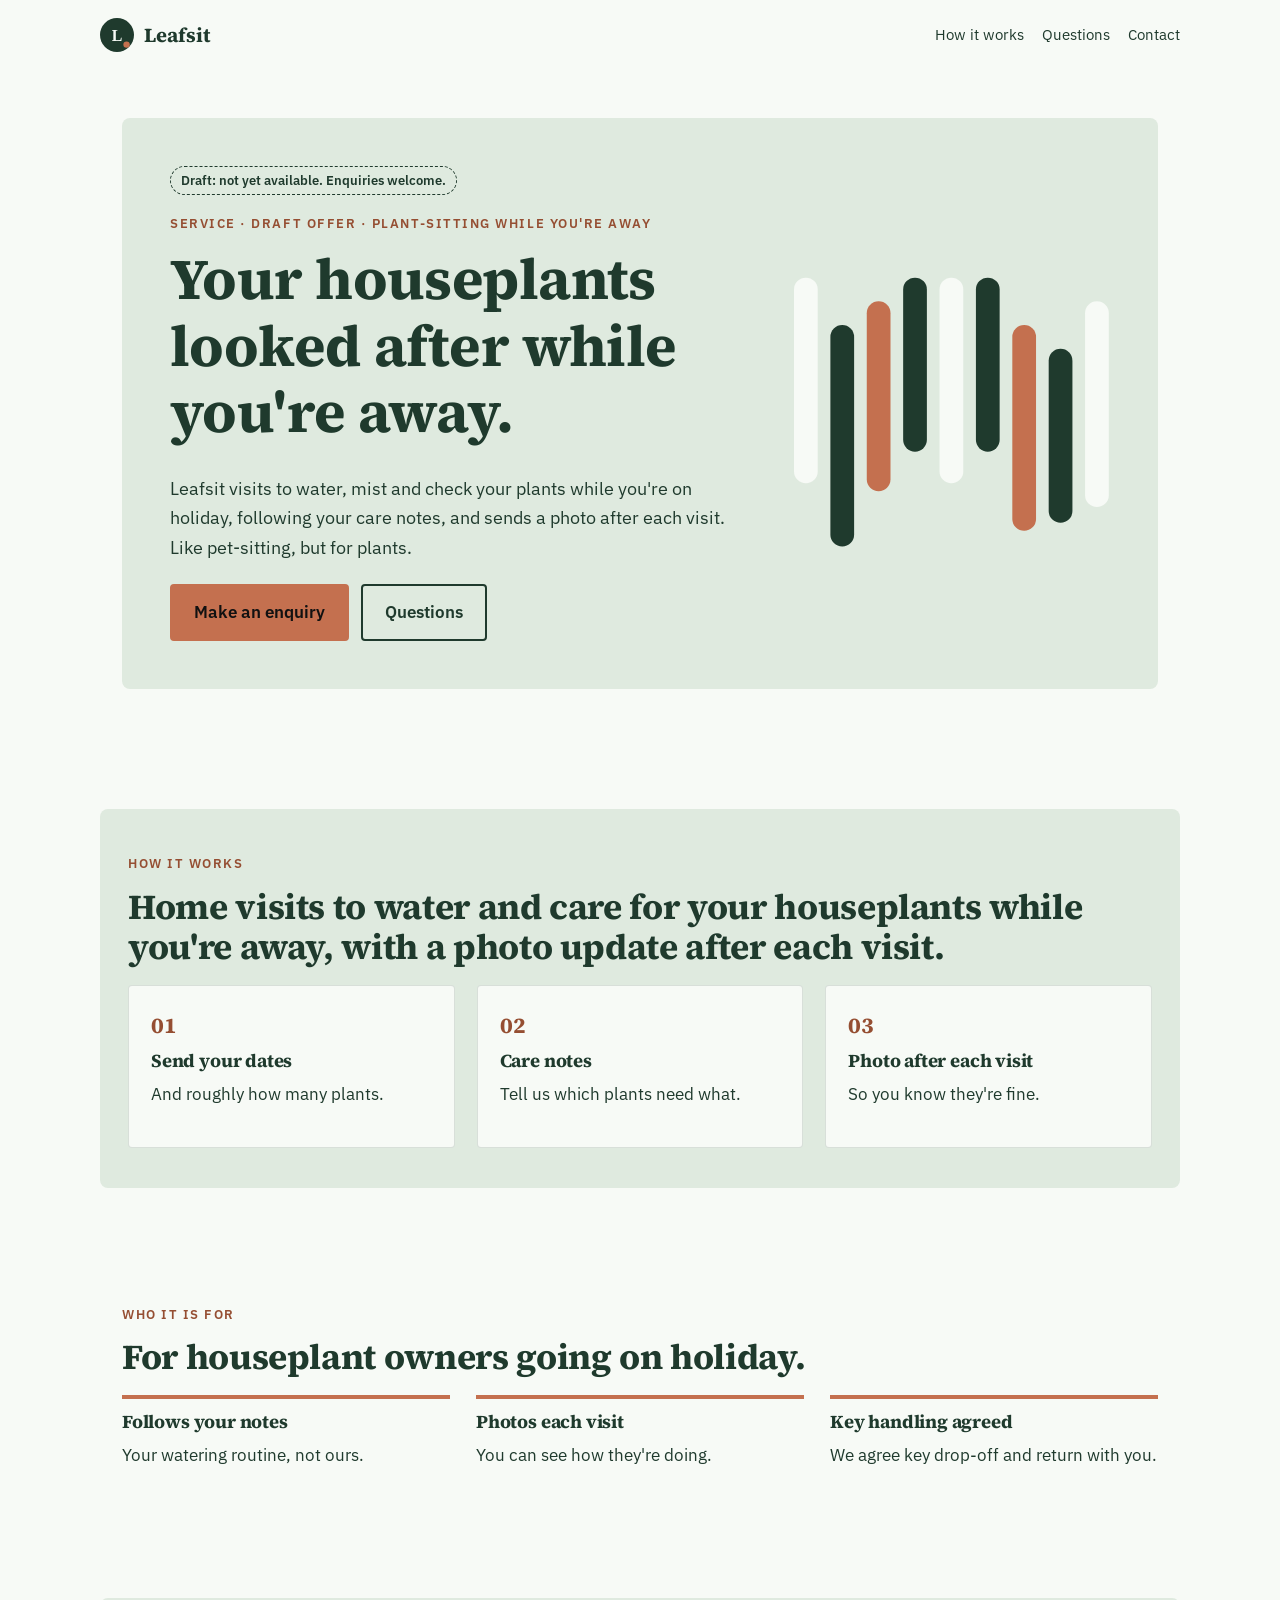
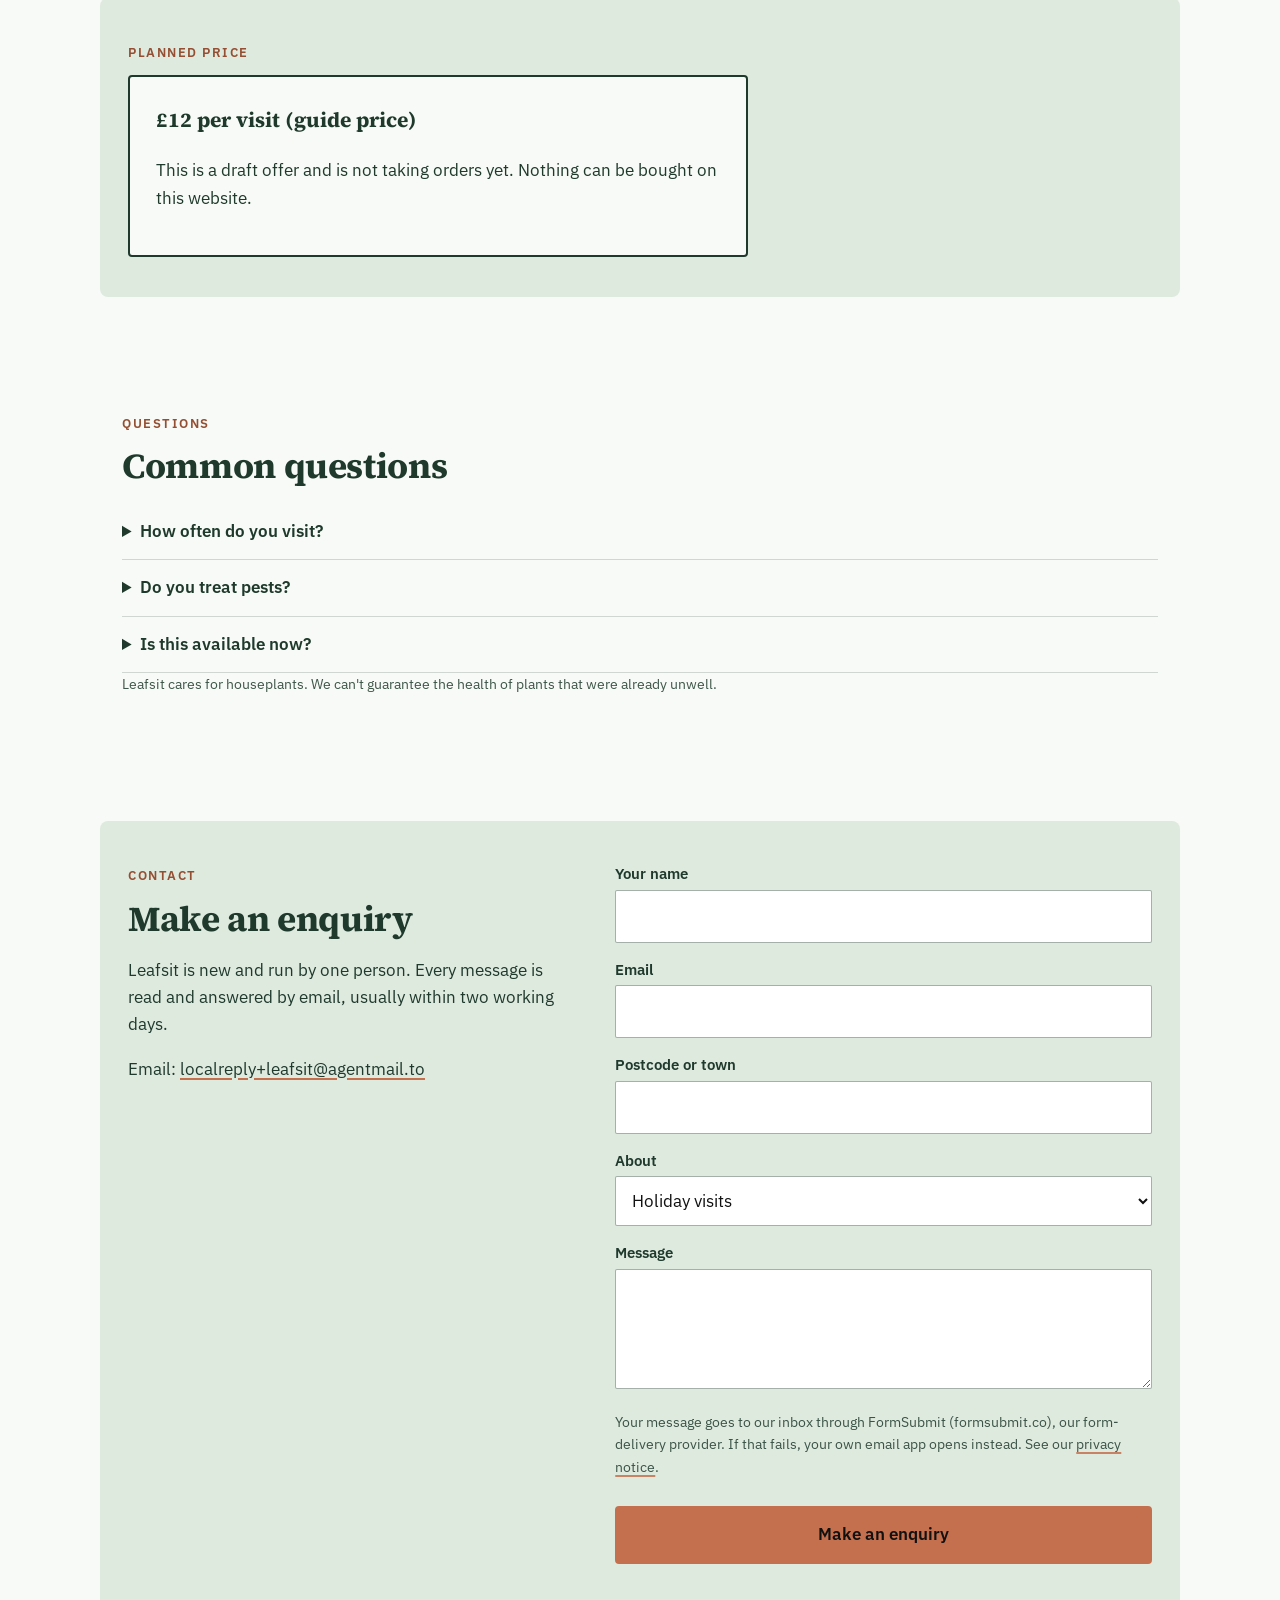
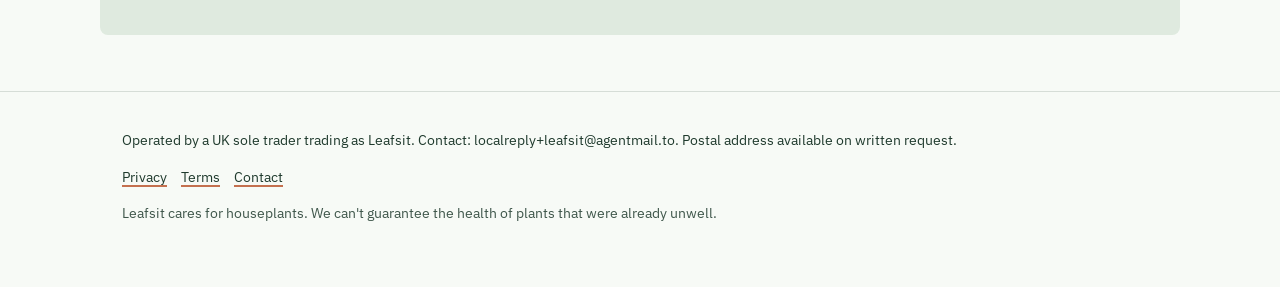
==== index.html @ 648422da "Publish site 2026-10-20 00:22 BST" ====
<!doctype html>
<html lang="en-GB">
<head>
<meta charset="utf-8">
<meta name="viewport" content="width=device-width, initial-scale=1">
<meta http-equiv="Content-Security-Policy" content="default-src 'self'; img-src 'self' data: https://localreplyloop.goatcounter.com; style-src 'self'; script-src 'self'; font-src 'self'; connect-src 'self' https://formsubmit.co; form-action 'self'; base-uri 'self'; object-src 'none'">
<meta name="referrer" content="strict-origin-when-cross-origin">
<title>Leafsit: Your houseplants looked after while you&#x27;re away</title>
<meta name="description" content="Home visits to water and care for your houseplants while you&#x27;re away, with a photo update after each visit.">
<meta name="theme-color" content="#1F3A2D">
<meta property="og:type" content="website"><meta property="og:title" content="Leafsit: Your houseplants looked after while you&#x27;re away"><meta property="og:description" content="Home visits to water and care for your houseplants while you&#x27;re away, with a photo update after each visit.">
<meta property="og:image" content="https://evanturner557-del.github.io/leafsit/assets/og.png"><meta property="og:image:width" content="1200"><meta property="og:image:height" content="630">
<meta property="og:image:alt" content="Leafsit: Your houseplants looked after while you&#x27;re away."><meta property="og:site_name" content="Leafsit"><meta property="og:locale" content="en_GB">
<meta property="og:url" content="https://evanturner557-del.github.io/leafsit/"><meta name="twitter:card" content="summary_large_image">
<link rel="canonical" href="https://evanturner557-del.github.io/leafsit/">
<link rel="icon" href="assets/favicon.svg" type="image/svg+xml">
<link rel="stylesheet" href="assets/site.css">
<script src="assets/config.js"></script>
<script src="assets/analytics.js" defer></script>
<script src="_shared/kit.js" defer></script>
</head>
<body>
<a class="skip" href="#main">Skip to content</a>
<header><div class="wrap top"><a class="brand" href="./"><svg viewBox="0 0 64 64" aria-hidden="true" width="34" height="34"><circle cx="32" cy="32" r="32" fill="#1F3A2D"/><text x="32" y="43" text-anchor="middle" font-family="Georgia, serif" font-weight="700" font-size="30" fill="#F7FAF6">L</text><circle cx="50" cy="50" r="6" fill="#C4704F"/></svg>Leafsit</a><nav aria-label="Primary"><a href="#how">How it works</a><a href="#faq">Questions</a><a href="#contact">Contact</a></nav></div></header><section class="hero"><div class="wrap"><div class="inner"><div><span class="draft">Draft: not yet available. Enquiries welcome.</span><br><span class="eyebrow">Service · draft offer · Plant-sitting while you&#x27;re away</span><h1>Your houseplants looked after while you&#x27;re away.</h1><p class="lede">Leafsit visits to water, mist and check your plants while you&#x27;re on holiday, following your care notes, and sends a photo after each visit. Like pet-sitting, but for plants.</p><div class="ctas"><a class="btn" href="#contact" data-cta="hero">Make an enquiry</a><a class="btn ghost" href="#faq" data-cta="hero-secondary">Questions</a></div></div><div class="art"><svg viewBox="0 0 400 400" role="img" aria-label="Decorative pattern" class="motif" preserveAspectRatio="xMidYMid slice"><rect x="0" y="40" width="30" height="260" rx="15" fill="#F7FAF6"/><rect x="46" y="100" width="30" height="280" rx="15" fill="#1F3A2D"/><rect x="92" y="70" width="30" height="240" rx="15" fill="#C4704F"/><rect x="138" y="40" width="30" height="220" rx="15" fill="#1F3A2D"/><rect x="184" y="40" width="30" height="260" rx="15" fill="#F7FAF6"/><rect x="230" y="40" width="30" height="220" rx="15" fill="#1F3A2D"/><rect x="276" y="100" width="30" height="260" rx="15" fill="#C4704F"/><rect x="322" y="130" width="30" height="220" rx="15" fill="#1F3A2D"/><rect x="368" y="70" width="30" height="260" rx="15" fill="#F7FAF6"/></svg></div></div></div></section>
<main id="main">
<section class="tint" id="how"><div class="wrap"><span class="eyebrow">How it works</span><h2>Home visits to water and care for your houseplants while you&#x27;re away, with a photo update after each visit.</h2><div class="steps"><div class="step"><h3>Send your dates</h3><p>And roughly how many plants.</p></div><div class="step"><h3>Care notes</h3><p>Tell us which plants need what.</p></div><div class="step"><h3>Photo after each visit</h3><p>So you know they&#x27;re fine.</p></div></div></div></section>
<section><div class="wrap"><span class="eyebrow">Who it is for</span><h2>For houseplant owners going on holiday.</h2><div class="points"><div class="point"><h3>Follows your notes</h3><p>Your watering routine, not ours.</p></div><div class="point"><h3>Photos each visit</h3><p>You can see how they&#x27;re doing.</p></div><div class="point"><h3>Key handling agreed</h3><p>We agree key drop-off and return with you.</p></div></div></div></section>
<section class="tint" id="price"><div class="wrap"><span class="eyebrow">Planned price</span><div class="pricebox"><p class="price">£12 per visit (guide price)</p><p>This is a draft offer and is not taking orders yet. Nothing can be bought on this website.</p></div></div></section>
<section id="faq"><div class="wrap"><span class="eyebrow">Questions</span><h2>Common questions</h2><details><summary>How often do you visit?</summary><p>Usually every three or four days. You choose.</p></details><details><summary>Do you treat pests?</summary><p>We&#x27;ll tell you if we spot any. We don&#x27;t apply treatments without asking.</p></details><details><summary>Is this available now?</summary><p>Enquire with your dates and postcode and we&#x27;ll confirm.</p></details><p class="fine" style="margin-top:18px">Leafsit cares for houseplants. We can&#x27;t guarantee the health of plants that were already unwell.</p></div></section>
<section class="tint" id="contact"><div class="wrap contact-grid"><div><span class="eyebrow">Contact</span><h2>Make an enquiry</h2><p>Leafsit is new and run by one person. Every message is read and answered by email, usually within two working days.</p><p>Email: <a href="mailto:localreply+leafsit@agentmail.to">localreply+leafsit@agentmail.to</a></p></div><form class="form" data-contact data-formsubmit="localreply+leafsit@agentmail.to" data-email="localreply+leafsit@agentmail.to" data-subject="Leafsit enquiry" novalidate>
<div><label for="f-name">Your name</label><input id="f-name" name="name" autocomplete="name" required></div>
<div><label for="f-email">Email</label><input id="f-email" name="email" type="email" autocomplete="email" required></div>
<div><label for="f-postcode">Postcode or town</label><input id="f-postcode" name="postcode" autocomplete="postal-code"></div><div><label for="f-plan">About</label><select id="f-plan" name="plan"><option value="Holiday visits">Holiday visits</option><option value="Regular care">Regular care</option><option value="A question">A question</option></select></div>
<div><label for="f-message">Message</label><textarea id="f-message" name="message"></textarea></div>
<p class="hint">Your message goes to our inbox through FormSubmit (formsubmit.co), our form-delivery provider. If that fails, your own email app opens instead. See our <a href="privacy.html">privacy notice</a>.</p>
<button class="btn" type="submit">Make an enquiry</button>
<p class="form-status" role="status" aria-live="polite"></p>
</form></div></section>
</main><footer><div class="wrap"><p>Operated by a UK sole trader trading as Leafsit. Contact: localreply+leafsit@agentmail.to. Postal address available on written request.</p>
<p><a href="privacy.html">Privacy</a><a href="terms.html">Terms</a><a href="./#contact">Contact</a></p>
<p class="fine">Leafsit cares for houseplants. We can&#x27;t guarantee the health of plants that were already unwell.</p></div></footer>
</body></html>
---- assets/site.css ----
@font-face{font-family:'Source Serif 4';font-weight:700;font-style:normal;font-display:swap;src:url(fonts/source-serif-4-latin-700-normal.woff2) format('woff2')}
@font-face{font-family:'IBM Plex Sans';font-weight:400;font-style:normal;font-display:swap;src:url(fonts/ibm-plex-sans-latin-400-normal.woff2) format('woff2')}
@font-face{font-family:'IBM Plex Sans';font-weight:600;font-style:normal;font-display:swap;src:url(fonts/ibm-plex-sans-latin-600-normal.woff2) format('woff2')}
:root{--ink:#1F3A2D;--paper:#F7FAF6;--acc:#C4704F;--acc-text:#954E32;--on-acc:#111111;--soft:#DFEADF;--on-ink:#F7FAF6;--r:4px;--br:4px;--head:'Source Serif 4', Georgia, serif;--body:'IBM Plex Sans', system-ui, sans-serif}
*,*::before,*::after{box-sizing:border-box}html{scroll-behavior:smooth}@media (prefers-reduced-motion:reduce){html{scroll-behavior:auto}*{transition:none!important}}
body{margin:0;font-family:var(--body);color:var(--ink);background:var(--paper);line-height:1.6;font-size:17px;-webkit-font-smoothing:antialiased}
h1,h2,h3{font-family:var(--head);line-height:1.15;margin:0 0 .5em;letter-spacing:-.01em}h1{font-size:clamp(2.1rem,5vw,3.6rem)}h2{font-size:clamp(1.5rem,3vw,2.2rem)}h3{font-size:1.15rem}
p{margin:0 0 1em}a{color:var(--ink);text-decoration-color:var(--acc);text-underline-offset:3px;text-decoration-thickness:2px}
.wrap{max-width:1080px;margin:0 auto;padding:0 22px}.skip{position:absolute;left:-999px}.skip:focus{left:12px;top:12px;background:var(--ink);color:var(--on-ink);padding:8px 12px;z-index:9}
:focus-visible{outline:3px solid var(--acc);outline-offset:2px}
.top{display:flex;align-items:center;justify-content:space-between;padding:18px 0;gap:16px}.brand{display:flex;align-items:center;gap:10px;font-family:var(--head);font-weight:700;font-size:1.25rem;text-decoration:none}
.top nav a{margin-left:18px;font-size:.95rem;text-decoration:none}.top nav a:hover{text-decoration:underline}
.btn{display:inline-block;background:var(--acc);color:var(--on-acc);padding:13px 22px;border-radius:var(--br);font-weight:600;text-decoration:none;border:2px solid var(--acc);cursor:pointer;font:inherit;font-weight:600}
.btn:hover{filter:brightness(.94)}.btn.ghost{background:transparent;color:var(--ink);border-color:var(--ink)}
.eyebrow{display:inline-block;font-size:.8rem;letter-spacing:.12em;text-transform:uppercase;font-weight:600;color:var(--acc-text);margin-bottom:12px}
.hero{padding:48px 0 64px}.hero .lede{font-size:1.15rem;max-width:40em}.ctas{display:flex;gap:12px;flex-wrap:wrap;margin-top:22px}
.motif{width:100%;height:auto;max-width:420px;display:block}
.draft{display:inline-block;background:var(--soft);border:1px dashed var(--ink);padding:3px 10px;border-radius:999px;font-size:.82rem;font-weight:600;margin-bottom:14px}
section{padding:56px 0}.tint{background:var(--soft)}
.steps{display:grid;grid-template-columns:repeat(auto-fit,minmax(220px,1fr));gap:22px;counter-reset:s}
.step{padding:22px;border-radius:var(--r);background:var(--paper);border:1px solid color-mix(in srgb,var(--ink) 14%,transparent)}
.step::before{counter-increment:s;content:"0" counter(s);font-family:var(--head);font-weight:700;color:var(--acc-text);display:block;font-size:1.4rem;margin-bottom:6px}
.points{display:grid;grid-template-columns:repeat(auto-fit,minmax(240px,1fr));gap:26px}.point h3{border-top:4px solid var(--acc);padding-top:12px}
.price{font-family:var(--head);font-size:1.3rem;font-weight:700}.pricebox{border:2px solid var(--ink);border-radius:var(--r);padding:26px;max-width:620px;background:var(--paper)}
details{border-bottom:1px solid color-mix(in srgb,var(--ink) 18%,transparent);padding:14px 0}summary{cursor:pointer;font-weight:600}details p{margin-top:10px}
.form{display:grid;gap:14px;max-width:620px}.form label{font-weight:600;font-size:.95rem;display:block;margin-bottom:4px}
.form input,.form textarea,.form select{width:100%;padding:12px;border:1.5px solid color-mix(in srgb,var(--ink) 40%,transparent);border-radius:calc(var(--r)/2);font:inherit;background:#fff;color:#111}
.form textarea{min-height:120px}.hint,.fine{font-size:.88rem;opacity:.85}.form-status{font-weight:600}
.contact-grid{display:grid;grid-template-columns:1fr 1.2fr;gap:40px}@media(max-width:800px){.contact-grid{grid-template-columns:1fr}.top nav{display:none}}
footer{padding:36px 0 48px;font-size:.9rem;border-top:1px solid color-mix(in srgb,var(--ink) 15%,transparent)}footer a{margin-right:14px}
.tool{background:var(--paper);border:2px solid var(--ink);border-radius:var(--r);padding:26px;max-width:640px}.tool .row{display:grid;grid-template-columns:1fr 140px;gap:12px;align-items:center;margin-bottom:10px}
.tool input[type=number]{padding:10px;border:1.5px solid var(--ink);border-radius:8px;font:inherit;width:100%}.result{margin-top:16px;padding:16px;background:var(--soft);border-radius:calc(var(--r)/2);min-height:3em}
.check h3{margin-top:18px}.check label{display:flex;gap:10px;align-items:flex-start;padding:6px 0}.check input{width:20px;height:20px;accent-color:var(--acc)}
.legal{max-width:760px}.legal h2{font-size:1.3rem;margin-top:1.6em}
.hero .wrap>.inner{background:var(--soft);border-radius:calc(var(--r)*2);padding:48px;display:grid;grid-template-columns:1.3fr .7fr;gap:36px;align-items:center}@media(max-width:800px){.hero .wrap>.inner{grid-template-columns:1fr;padding:28px}}.tint{background:transparent}.tint .wrap{background:var(--soft);border-radius:calc(var(--r)*2);padding:40px 28px}
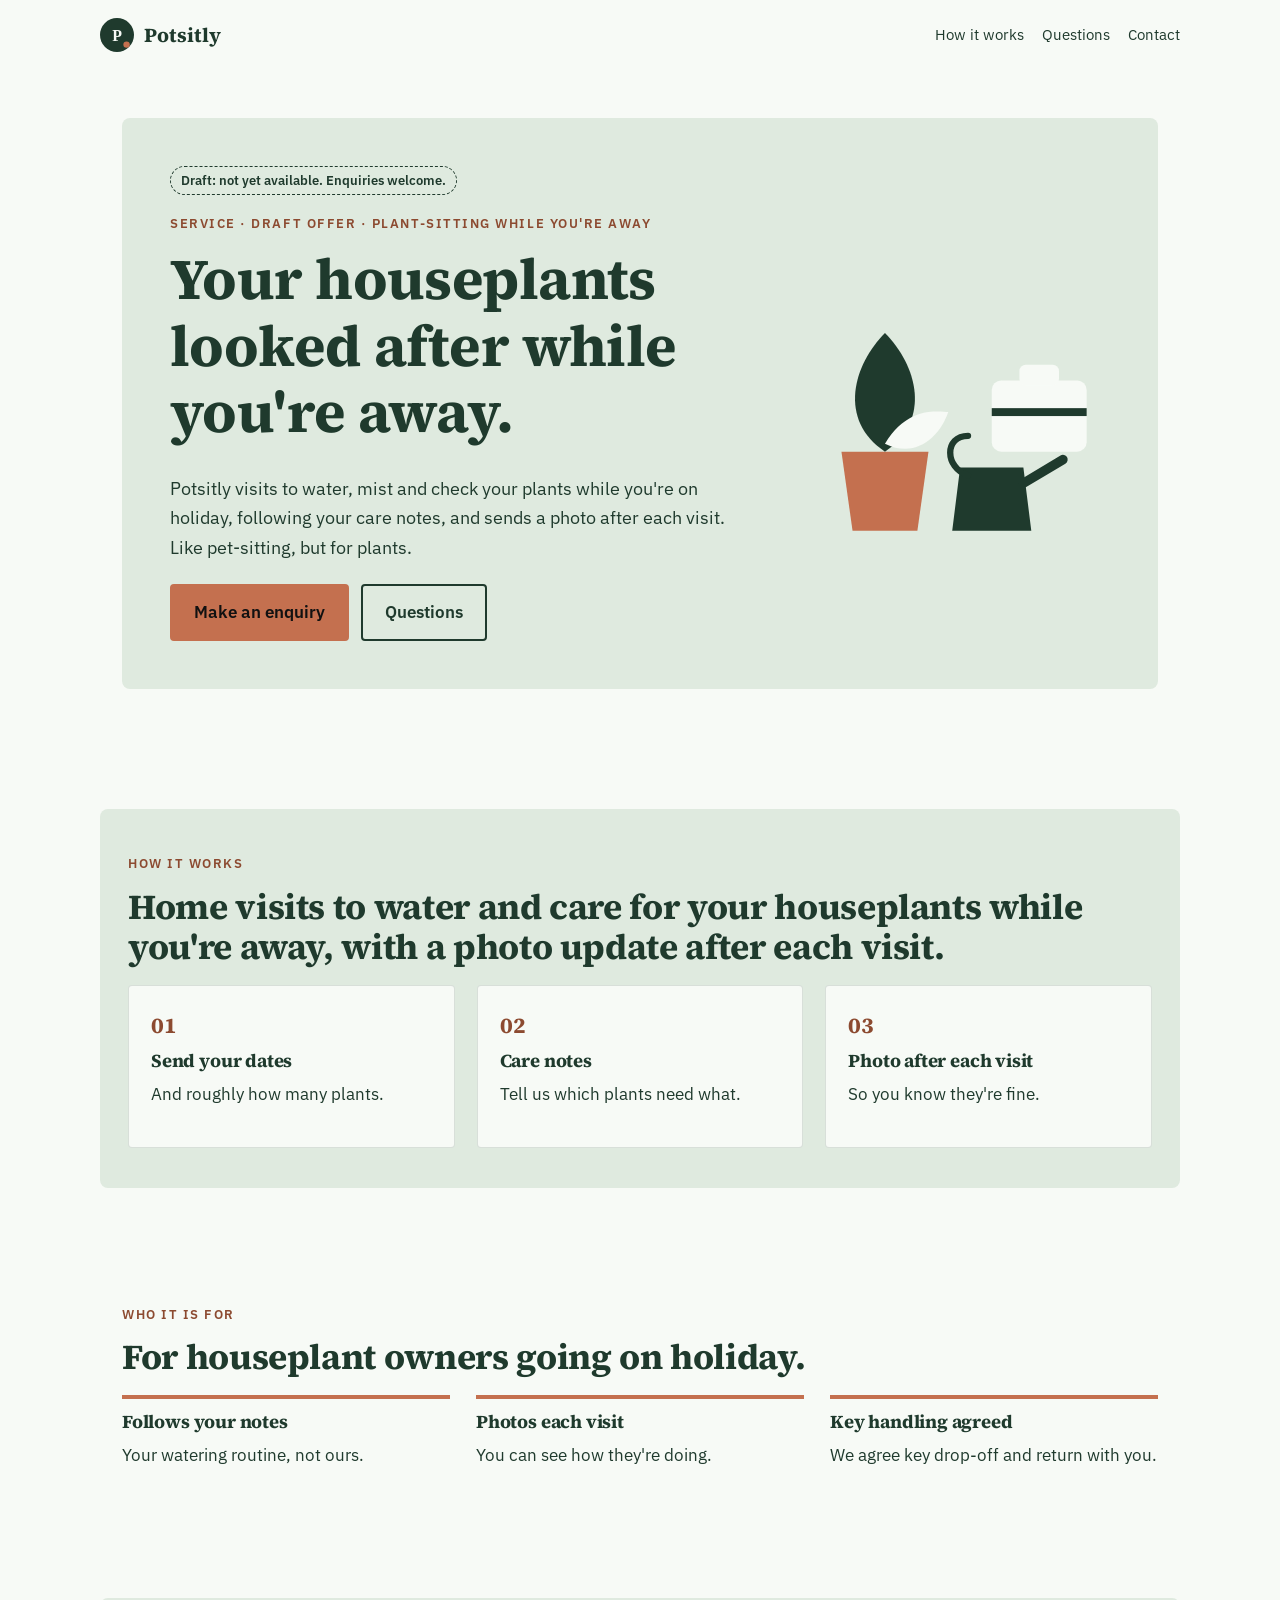
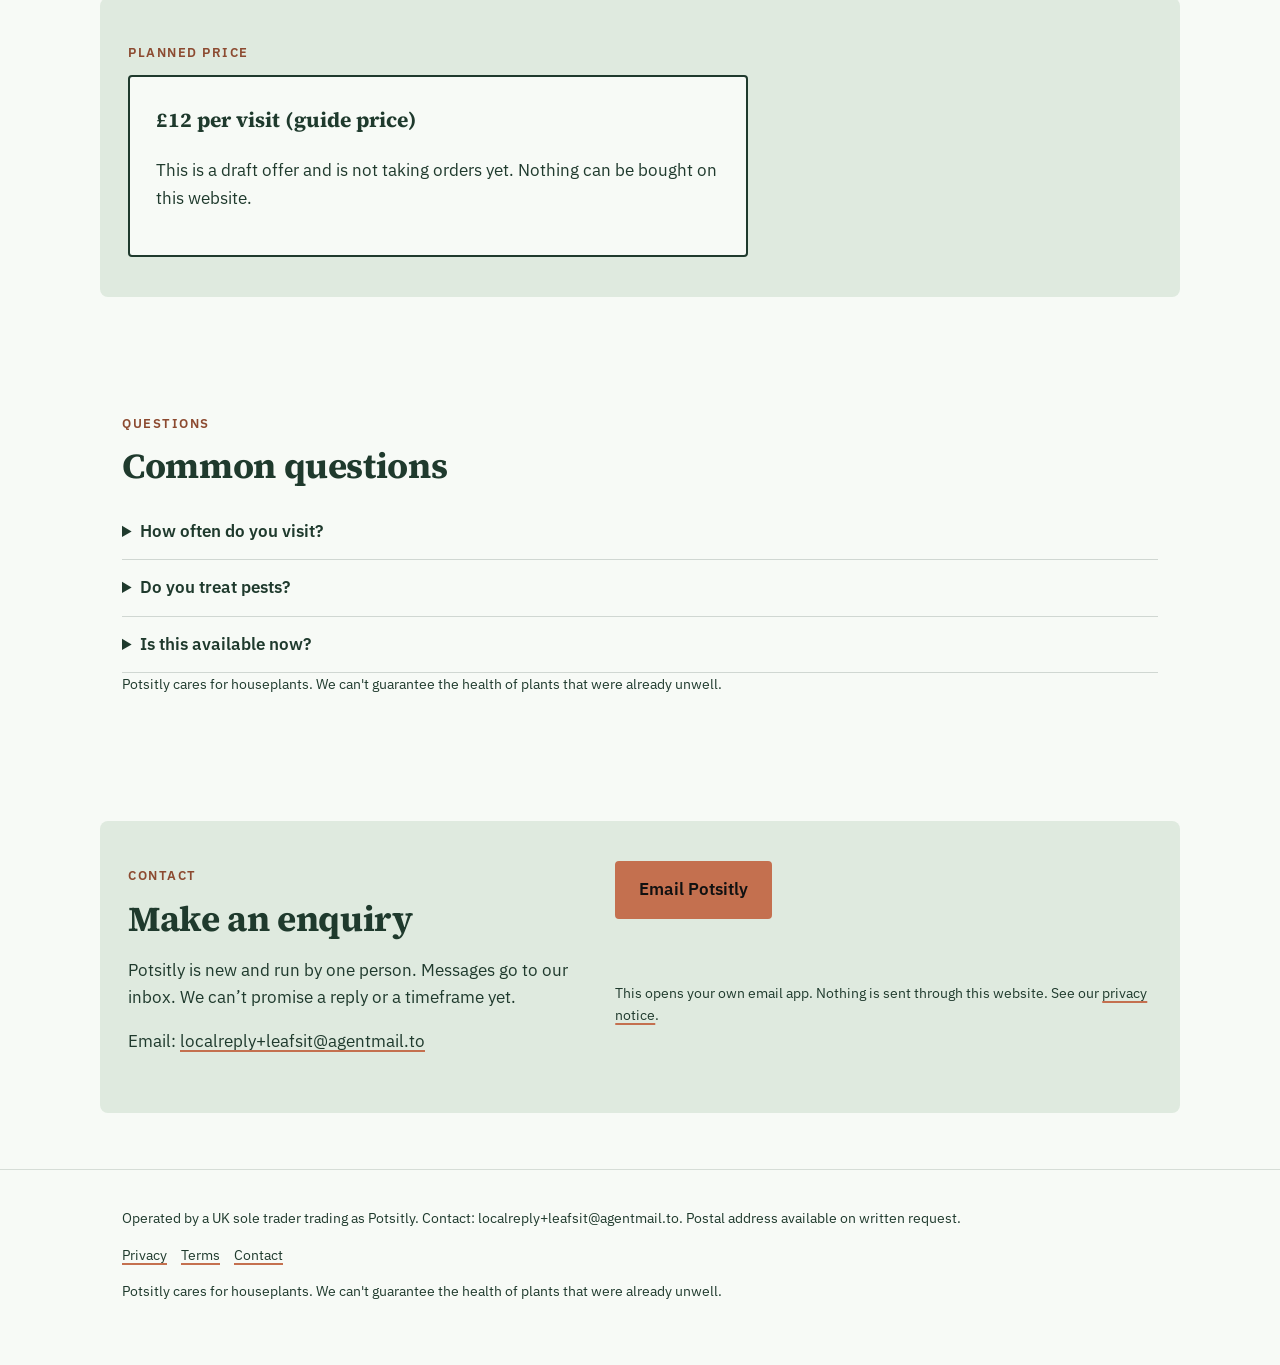
==== commit 4e191407: "Publish site 2026-10-21 08:28 BST" ====
--- a/index.html
+++ b/index.html
@@ -3,14 +3,14 @@
 <head>
 <meta charset="utf-8">
 <meta name="viewport" content="width=device-width, initial-scale=1">
-<meta http-equiv="Content-Security-Policy" content="default-src 'self'; img-src 'self' data: https://localreplyloop.goatcounter.com; style-src 'self'; script-src 'self'; font-src 'self'; connect-src 'self' https://formsubmit.co; form-action 'self'; base-uri 'self'; object-src 'none'">
+<meta http-equiv="Content-Security-Policy" content="default-src 'self'; img-src 'self' data: https://localreplyloop.goatcounter.com; style-src 'self'; script-src 'self'; font-src 'self'; connect-src 'self'; form-action 'self'; base-uri 'self'; object-src 'none'">
 <meta name="referrer" content="strict-origin-when-cross-origin">
-<title>Leafsit: Your houseplants looked after while you&#x27;re away</title>
+<title>Potsitly: Your houseplants looked after while you&#x27;re away</title>
 <meta name="description" content="Home visits to water and care for your houseplants while you&#x27;re away, with a photo update after each visit.">
 <meta name="theme-color" content="#1F3A2D">
-<meta property="og:type" content="website"><meta property="og:title" content="Leafsit: Your houseplants looked after while you&#x27;re away"><meta property="og:description" content="Home visits to water and care for your houseplants while you&#x27;re away, with a photo update after each visit.">
+<meta property="og:type" content="website"><meta property="og:title" content="Potsitly: Your houseplants looked after while you&#x27;re away"><meta property="og:description" content="Home visits to water and care for your houseplants while you&#x27;re away, with a photo update after each visit.">
 <meta property="og:image" content="https://evanturner557-del.github.io/leafsit/assets/og.png"><meta property="og:image:width" content="1200"><meta property="og:image:height" content="630">
-<meta property="og:image:alt" content="Leafsit: Your houseplants looked after while you&#x27;re away."><meta property="og:site_name" content="Leafsit"><meta property="og:locale" content="en_GB">
+<meta property="og:image:alt" content="Potsitly: Your houseplants looked after while you&#x27;re away."><meta property="og:site_name" content="Potsitly"><meta property="og:locale" content="en_GB">
 <meta property="og:url" content="https://evanturner557-del.github.io/leafsit/"><meta name="twitter:card" content="summary_large_image">
 <link rel="canonical" href="https://evanturner557-del.github.io/leafsit/">
 <link rel="icon" href="assets/favicon.svg" type="image/svg+xml">
@@ -21,22 +21,15 @@
 </head>
 <body>
 <a class="skip" href="#main">Skip to content</a>
-<header><div class="wrap top"><a class="brand" href="./"><svg viewBox="0 0 64 64" aria-hidden="true" width="34" height="34"><circle cx="32" cy="32" r="32" fill="#1F3A2D"/><text x="32" y="43" text-anchor="middle" font-family="Georgia, serif" font-weight="700" font-size="30" fill="#F7FAF6">L</text><circle cx="50" cy="50" r="6" fill="#C4704F"/></svg>Leafsit</a><nav aria-label="Primary"><a href="#how">How it works</a><a href="#faq">Questions</a><a href="#contact">Contact</a></nav></div></header><section class="hero"><div class="wrap"><div class="inner"><div><span class="draft">Draft: not yet available. Enquiries welcome.</span><br><span class="eyebrow">Service · draft offer · Plant-sitting while you&#x27;re away</span><h1>Your houseplants looked after while you&#x27;re away.</h1><p class="lede">Leafsit visits to water, mist and check your plants while you&#x27;re on holiday, following your care notes, and sends a photo after each visit. Like pet-sitting, but for plants.</p><div class="ctas"><a class="btn" href="#contact" data-cta="hero">Make an enquiry</a><a class="btn ghost" href="#faq" data-cta="hero-secondary">Questions</a></div></div><div class="art"><svg viewBox="0 0 400 400" role="img" aria-label="Decorative pattern" class="motif" preserveAspectRatio="xMidYMid slice"><rect x="0" y="40" width="30" height="260" rx="15" fill="#F7FAF6"/><rect x="46" y="100" width="30" height="280" rx="15" fill="#1F3A2D"/><rect x="92" y="70" width="30" height="240" rx="15" fill="#C4704F"/><rect x="138" y="40" width="30" height="220" rx="15" fill="#1F3A2D"/><rect x="184" y="40" width="30" height="260" rx="15" fill="#F7FAF6"/><rect x="230" y="40" width="30" height="220" rx="15" fill="#1F3A2D"/><rect x="276" y="100" width="30" height="260" rx="15" fill="#C4704F"/><rect x="322" y="130" width="30" height="220" rx="15" fill="#1F3A2D"/><rect x="368" y="70" width="30" height="260" rx="15" fill="#F7FAF6"/></svg></div></div></div></section>
+<header><div class="wrap top"><a class="brand" href="./"><svg viewBox="0 0 64 64" aria-hidden="true" width="34" height="34"><circle cx="32" cy="32" r="32" fill="#1F3A2D"/><text x="32" y="43" text-anchor="middle" font-family="Georgia, serif" font-weight="700" font-size="30" fill="#F7FAF6">P</text><circle cx="50" cy="50" r="6" fill="#C4704F"/></svg>Potsitly</a><nav aria-label="Primary"><a href="#how">How it works</a><a href="#faq">Questions</a><a href="#contact">Contact</a></nav></div></header>
 <main id="main">
+<section class="hero"><div class="wrap"><div class="inner"><div><span class="draft">Draft: not yet available. Enquiries welcome.</span><br><span class="eyebrow">Service · draft offer · Plant-sitting while you&#x27;re away</span><h1>Your houseplants looked after while you&#x27;re away.</h1><p class="lede">Potsitly visits to water, mist and check your plants while you&#x27;re on holiday, following your care notes, and sends a photo after each visit. Like pet-sitting, but for plants.</p><div class="ctas"><a class="btn" href="#contact" data-cta="hero">Make an enquiry</a><a class="btn ghost" href="#faq" data-cta="hero-secondary">Questions</a></div></div><div class="art"><svg viewBox="0 0 400 400" aria-hidden="true" focusable="false" class="motif"><path d="M60 260 h110 l-14 100 h-82z" fill="#C4704F"/><path d="M115 260 c-60 -40 -40 -110 0 -150 c40 40 60 110 0 150z" fill="#1F3A2D"/><path d="M115 250 c30 -50 70 -40 80 -40 c-10 30 -40 60 -80 40z" fill="#F7FAF6"/><path d="M210 280 h80 l10 80 h-100z" fill="#1F3A2D"/><path d="M290 300 l50 -30" fill="none" stroke="#1F3A2D" stroke-width="12" stroke-linecap="round" stroke-linejoin="round"/><path d="M220 290 c-30 -10 -30 -50 0 -50" fill="none" stroke="#1F3A2D" stroke-width="8" stroke-linecap="round" stroke-linejoin="round"/><rect x="250" y="170" width="120" height="90" rx="12" fill="#F7FAF6"/><rect x="285" y="150" width="50" height="26" rx="8" fill="#F7FAF6"/><rect x="250" y="205" width="120" height="10" fill="#1F3A2D"/></svg></div></div></div></section>
 <section class="tint" id="how"><div class="wrap"><span class="eyebrow">How it works</span><h2>Home visits to water and care for your houseplants while you&#x27;re away, with a photo update after each visit.</h2><div class="steps"><div class="step"><h3>Send your dates</h3><p>And roughly how many plants.</p></div><div class="step"><h3>Care notes</h3><p>Tell us which plants need what.</p></div><div class="step"><h3>Photo after each visit</h3><p>So you know they&#x27;re fine.</p></div></div></div></section>
 <section><div class="wrap"><span class="eyebrow">Who it is for</span><h2>For houseplant owners going on holiday.</h2><div class="points"><div class="point"><h3>Follows your notes</h3><p>Your watering routine, not ours.</p></div><div class="point"><h3>Photos each visit</h3><p>You can see how they&#x27;re doing.</p></div><div class="point"><h3>Key handling agreed</h3><p>We agree key drop-off and return with you.</p></div></div></div></section>
 <section class="tint" id="price"><div class="wrap"><span class="eyebrow">Planned price</span><div class="pricebox"><p class="price">£12 per visit (guide price)</p><p>This is a draft offer and is not taking orders yet. Nothing can be bought on this website.</p></div></div></section>
-<section id="faq"><div class="wrap"><span class="eyebrow">Questions</span><h2>Common questions</h2><details><summary>How often do you visit?</summary><p>Usually every three or four days. You choose.</p></details><details><summary>Do you treat pests?</summary><p>We&#x27;ll tell you if we spot any. We don&#x27;t apply treatments without asking.</p></details><details><summary>Is this available now?</summary><p>Enquire with your dates and postcode and we&#x27;ll confirm.</p></details><p class="fine" style="margin-top:18px">Leafsit cares for houseplants. We can&#x27;t guarantee the health of plants that were already unwell.</p></div></section>
-<section class="tint" id="contact"><div class="wrap contact-grid"><div><span class="eyebrow">Contact</span><h2>Make an enquiry</h2><p>Leafsit is new and run by one person. Every message is read and answered by email, usually within two working days.</p><p>Email: <a href="mailto:localreply+leafsit@agentmail.to">localreply+leafsit@agentmail.to</a></p></div><form class="form" data-contact data-formsubmit="localreply+leafsit@agentmail.to" data-email="localreply+leafsit@agentmail.to" data-subject="Leafsit enquiry" novalidate>
-<div><label for="f-name">Your name</label><input id="f-name" name="name" autocomplete="name" required></div>
-<div><label for="f-email">Email</label><input id="f-email" name="email" type="email" autocomplete="email" required></div>
-<div><label for="f-postcode">Postcode or town</label><input id="f-postcode" name="postcode" autocomplete="postal-code"></div><div><label for="f-plan">About</label><select id="f-plan" name="plan"><option value="Holiday visits">Holiday visits</option><option value="Regular care">Regular care</option><option value="A question">A question</option></select></div>
-<div><label for="f-message">Message</label><textarea id="f-message" name="message"></textarea></div>
-<p class="hint">Your message goes to our inbox through FormSubmit (formsubmit.co), our form-delivery provider. If that fails, your own email app opens instead. See our <a href="privacy.html">privacy notice</a>.</p>
-<button class="btn" type="submit">Make an enquiry</button>
-<p class="form-status" role="status" aria-live="polite"></p>
-</form></div></section>
-</main><footer><div class="wrap"><p>Operated by a UK sole trader trading as Leafsit. Contact: localreply+leafsit@agentmail.to. Postal address available on written request.</p>
+<section id="faq"><div class="wrap"><span class="eyebrow">Questions</span><h2>Common questions</h2><details><summary>How often do you visit?</summary><p>Usually every three or four days. You choose.</p></details><details><summary>Do you treat pests?</summary><p>We&#x27;ll tell you if we spot any. We don&#x27;t apply treatments without asking.</p></details><details><summary>Is this available now?</summary><p>Enquire with your dates and postcode. Nothing is confirmed yet.</p></details><p class="fine" style="margin-top:18px">Potsitly cares for houseplants. We can&#x27;t guarantee the health of plants that were already unwell.</p></div></section>
+<section class="tint" id="contact"><div class="wrap contact-grid"><div><span class="eyebrow">Contact</span><h2>Make an enquiry</h2><p>Potsitly is new and run by one person. Messages go to our inbox. We can’t promise a reply or a timeframe yet.</p><p>Email: <a href="mailto:localreply+leafsit@agentmail.to">localreply+leafsit@agentmail.to</a></p></div><div class="form contact-mail"><p><a class="btn" href="mailto:localreply+leafsit@agentmail.to?subject=%5BPotsitly%5D%20Enquiry" data-cta="enquire">Email Potsitly</a></p><p class="hint">This opens your own email app. Nothing is sent through this website. See our <a href="privacy.html">privacy notice</a>.</p></div></div></section>
+</main><footer><div class="wrap"><p>Operated by a UK sole trader trading as Potsitly. Contact: localreply+leafsit@agentmail.to. Postal address available on written request.</p>
 <p><a href="privacy.html">Privacy</a><a href="terms.html">Terms</a><a href="./#contact">Contact</a></p>
-<p class="fine">Leafsit cares for houseplants. We can&#x27;t guarantee the health of plants that were already unwell.</p></div></footer>
+<p class="fine">Potsitly cares for houseplants. We can&#x27;t guarantee the health of plants that were already unwell.</p></div></footer>
 </body></html>
--- a/assets/site.css
+++ b/assets/site.css
@@ -1,7 +1,7 @@
 @font-face{font-family:'Source Serif 4';font-weight:700;font-style:normal;font-display:swap;src:url(fonts/source-serif-4-latin-700-normal.woff2) format('woff2')}
 @font-face{font-family:'IBM Plex Sans';font-weight:400;font-style:normal;font-display:swap;src:url(fonts/ibm-plex-sans-latin-400-normal.woff2) format('woff2')}
 @font-face{font-family:'IBM Plex Sans';font-weight:600;font-style:normal;font-display:swap;src:url(fonts/ibm-plex-sans-latin-600-normal.woff2) format('woff2')}
-:root{--ink:#1F3A2D;--paper:#F7FAF6;--acc:#C4704F;--acc-text:#954E32;--on-acc:#111111;--soft:#DFEADF;--on-ink:#F7FAF6;--r:4px;--br:4px;--head:'Source Serif 4', Georgia, serif;--body:'IBM Plex Sans', system-ui, sans-serif}
+:root{--ink:#1F3A2D;--paper:#F7FAF6;--acc:#C4704F;--acc-text:#8C4A30;--on-acc:#111111;--acc-btn:#C4704F;--soft:#DFEADF;--on-ink:#F7FAF6;--r:4px;--br:4px;--head:'Source Serif 4', Georgia, serif;--body:'IBM Plex Sans', system-ui, sans-serif}
 *,*::before,*::after{box-sizing:border-box}html{scroll-behavior:smooth}@media (prefers-reduced-motion:reduce){html{scroll-behavior:auto}*{transition:none!important}}
 body{margin:0;font-family:var(--body);color:var(--ink);background:var(--paper);line-height:1.6;font-size:17px;-webkit-font-smoothing:antialiased}
 h1,h2,h3{font-family:var(--head);line-height:1.15;margin:0 0 .5em;letter-spacing:-.01em}h1{font-size:clamp(2.1rem,5vw,3.6rem)}h2{font-size:clamp(1.5rem,3vw,2.2rem)}h3{font-size:1.15rem}
@@ -10,11 +10,11 @@
 :focus-visible{outline:3px solid var(--acc);outline-offset:2px}
 .top{display:flex;align-items:center;justify-content:space-between;padding:18px 0;gap:16px}.brand{display:flex;align-items:center;gap:10px;font-family:var(--head);font-weight:700;font-size:1.25rem;text-decoration:none}
 .top nav a{margin-left:18px;font-size:.95rem;text-decoration:none}.top nav a:hover{text-decoration:underline}
-.btn{display:inline-block;background:var(--acc);color:var(--on-acc);padding:13px 22px;border-radius:var(--br);font-weight:600;text-decoration:none;border:2px solid var(--acc);cursor:pointer;font:inherit;font-weight:600}
-.btn:hover{filter:brightness(.94)}.btn.ghost{background:transparent;color:var(--ink);border-color:var(--ink)}
+.btn{display:inline-block;background:var(--acc-btn);color:var(--on-acc);padding:13px 22px;border-radius:var(--br);font-weight:600;text-decoration:none;border:2px solid var(--acc-btn);cursor:pointer;font:inherit;font-weight:600}
+.btn:hover{filter:none;box-shadow:inset 0 0 0 2px currentColor}.btn.ghost{background:transparent;color:var(--ink);border-color:var(--ink)}
 .eyebrow{display:inline-block;font-size:.8rem;letter-spacing:.12em;text-transform:uppercase;font-weight:600;color:var(--acc-text);margin-bottom:12px}
 .hero{padding:48px 0 64px}.hero .lede{font-size:1.15rem;max-width:40em}.ctas{display:flex;gap:12px;flex-wrap:wrap;margin-top:22px}
-.motif{width:100%;height:auto;max-width:420px;display:block}
+.motif{width:100%;height:auto;max-width:420px;display:block}.art{margin:0}
 .draft{display:inline-block;background:var(--soft);border:1px dashed var(--ink);padding:3px 10px;border-radius:999px;font-size:.82rem;font-weight:600;margin-bottom:14px}
 section{padding:56px 0}.tint{background:var(--soft)}
 .steps{display:grid;grid-template-columns:repeat(auto-fit,minmax(220px,1fr));gap:22px;counter-reset:s}
@@ -25,8 +25,8 @@
 details{border-bottom:1px solid color-mix(in srgb,var(--ink) 18%,transparent);padding:14px 0}summary{cursor:pointer;font-weight:600}details p{margin-top:10px}
 .form{display:grid;gap:14px;max-width:620px}.form label{font-weight:600;font-size:.95rem;display:block;margin-bottom:4px}
 .form input,.form textarea,.form select{width:100%;padding:12px;border:1.5px solid color-mix(in srgb,var(--ink) 40%,transparent);border-radius:calc(var(--r)/2);font:inherit;background:#fff;color:#111}
-.form textarea{min-height:120px}.hint,.fine{font-size:.88rem;opacity:.85}.form-status{font-weight:600}
-.contact-grid{display:grid;grid-template-columns:1fr 1.2fr;gap:40px}@media(max-width:800px){.contact-grid{grid-template-columns:1fr}.top nav{display:none}}
+.form textarea{min-height:120px}.hint,.fine{font-size:.88rem}.form-status{font-weight:600}
+.contact-grid{display:grid;grid-template-columns:1fr 1.2fr;gap:40px}@media(max-width:800px){.contact-grid{grid-template-columns:1fr}.top nav a:not([href="#contact"]){display:none}.top nav a{margin-left:0;padding:10px 0;font-weight:600}}
 footer{padding:36px 0 48px;font-size:.9rem;border-top:1px solid color-mix(in srgb,var(--ink) 15%,transparent)}footer a{margin-right:14px}
 .tool{background:var(--paper);border:2px solid var(--ink);border-radius:var(--r);padding:26px;max-width:640px}.tool .row{display:grid;grid-template-columns:1fr 140px;gap:12px;align-items:center;margin-bottom:10px}
 .tool input[type=number]{padding:10px;border:1.5px solid var(--ink);border-radius:8px;font:inherit;width:100%}.result{margin-top:16px;padding:16px;background:var(--soft);border-radius:calc(var(--r)/2);min-height:3em}
